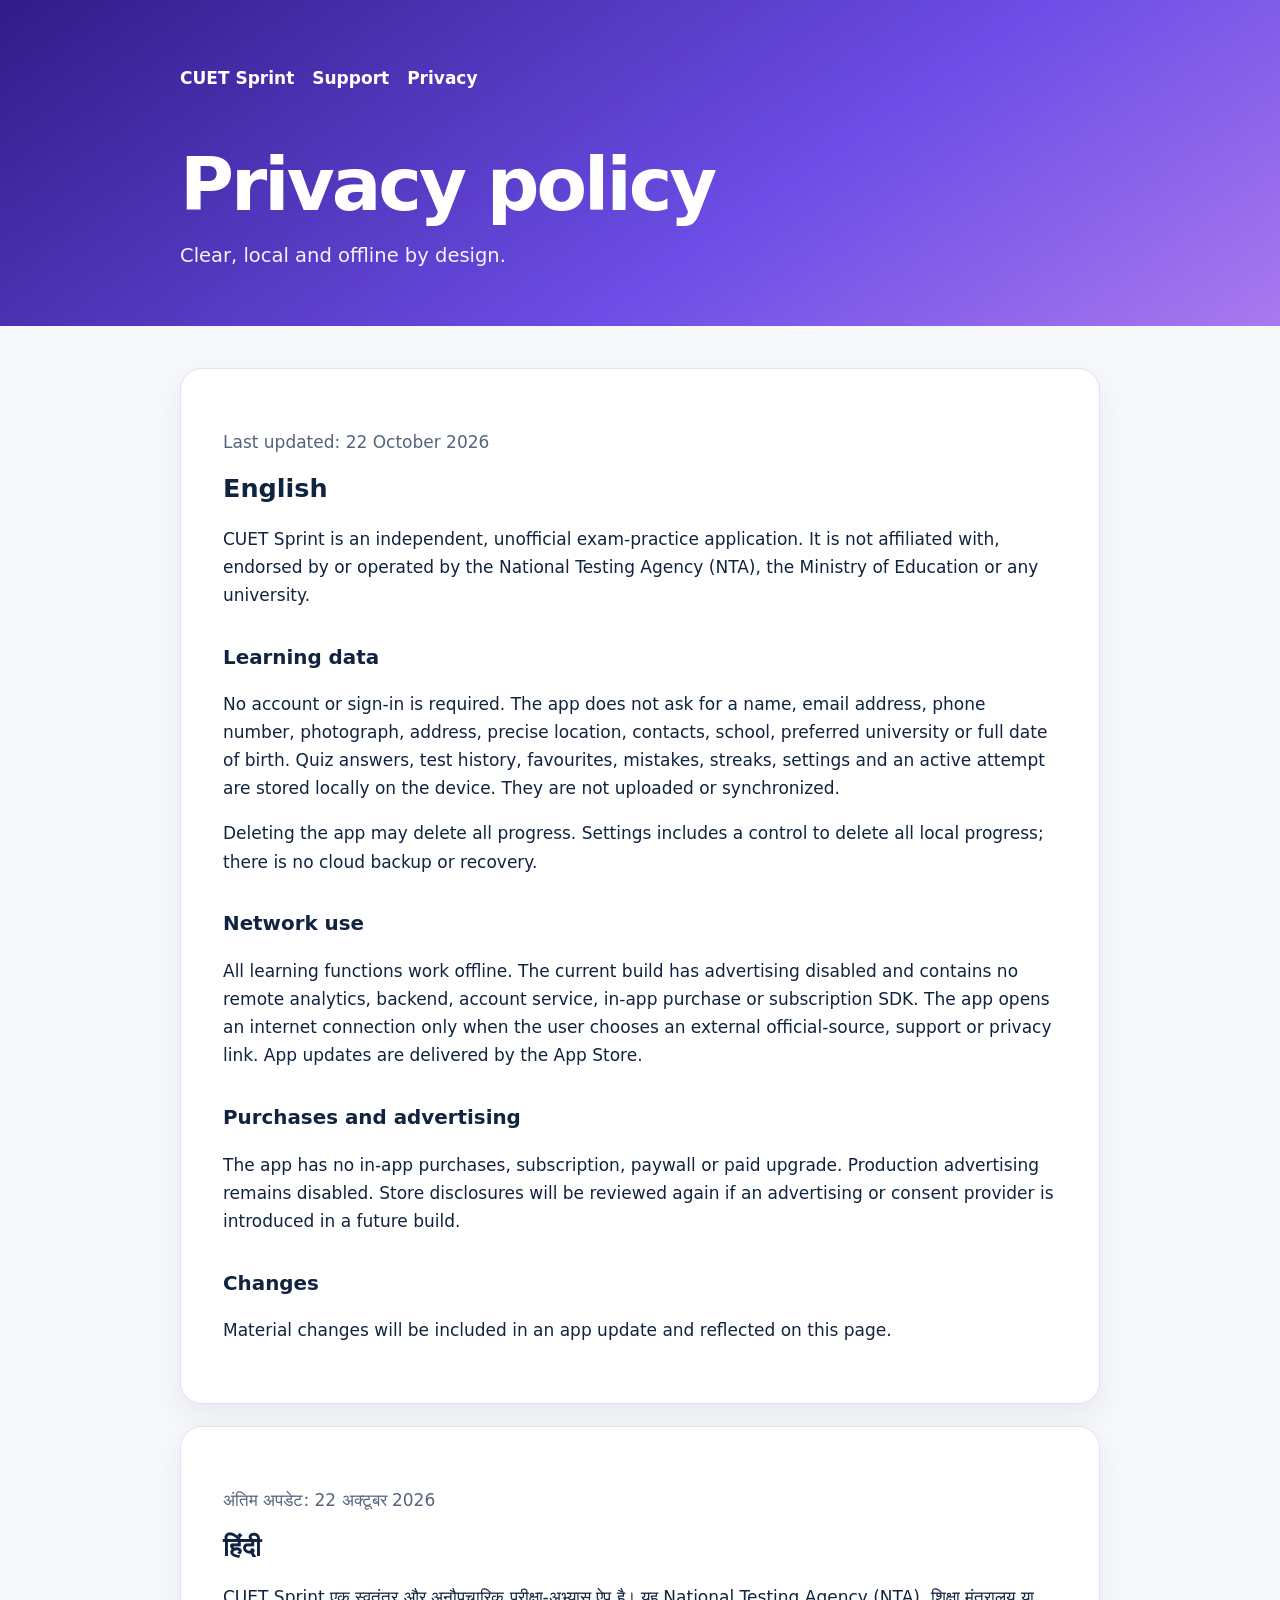
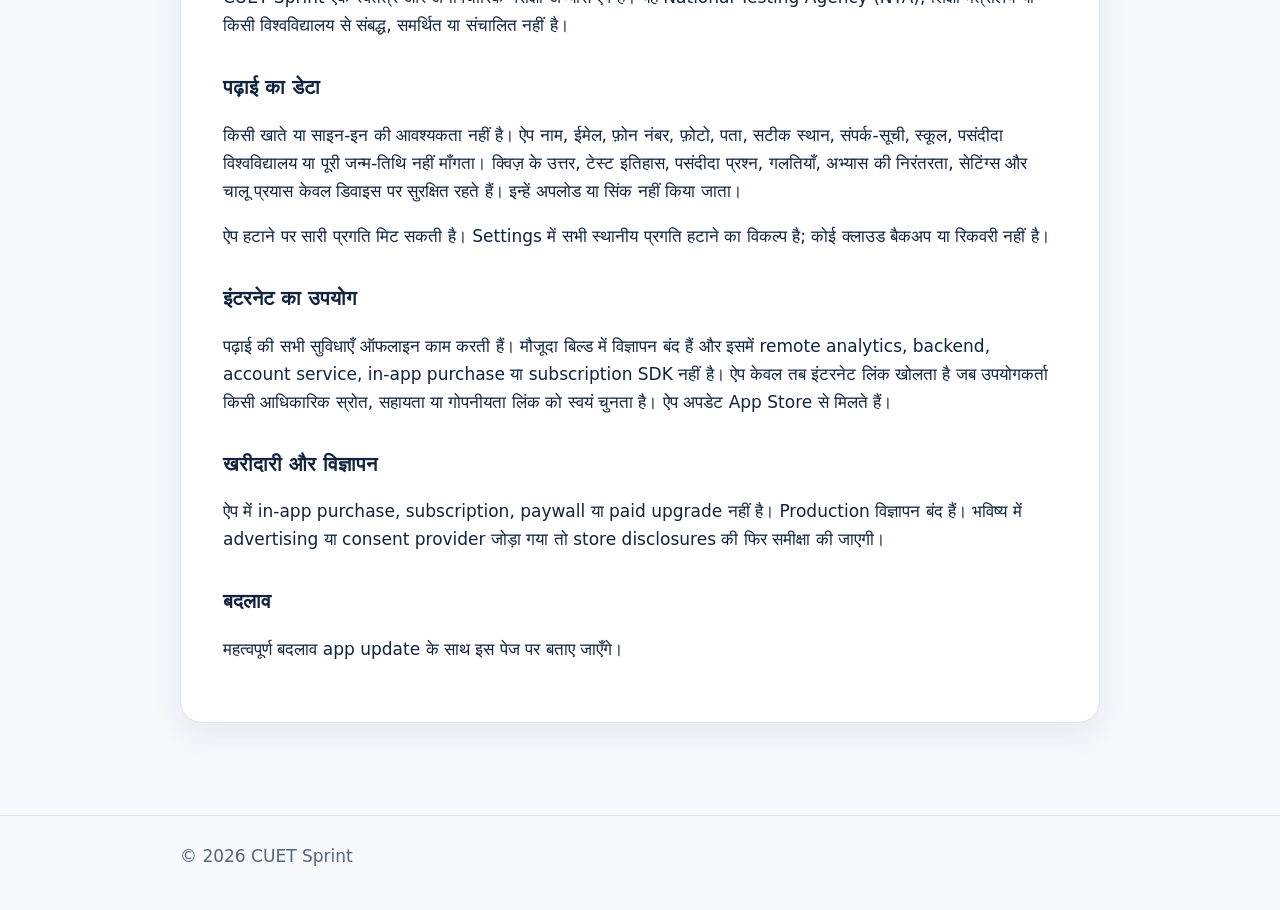
==== privacy.html @ c5a37427 "Publish support and privacy site" ====
<!doctype html>
<html lang="en">
<head>
  <meta charset="utf-8">
  <meta name="viewport" content="width=device-width, initial-scale=1">
  <meta name="description" content="Privacy policy for the CUET Sprint iPhone and iPad app.">
  <title>Privacy Policy — CUET Sprint</title>
  <link rel="stylesheet" href="styles.css">
</head>
<body>
  <header><div class="wrap"><nav aria-label="Primary"><a href="index.html">CUET Sprint</a><a href="support.html">Support</a><a href="privacy.html">Privacy</a></nav><h1>Privacy policy</h1><p class="lede">Clear, local and offline by design.</p></div></header>
  <main class="wrap">
    <article class="card">
      <p class="note">Last updated: 22 October 2026</p>
      <h2>English</h2>
      <p>CUET Sprint is an independent, unofficial exam-practice application. It is not affiliated with, endorsed by or operated by the National Testing Agency (NTA), the Ministry of Education or any university.</p>
      <h3>Learning data</h3>
      <p>No account or sign-in is required. The app does not ask for a name, email address, phone number, photograph, address, precise location, contacts, school, preferred university or full date of birth. Quiz answers, test history, favourites, mistakes, streaks, settings and an active attempt are stored locally on the device. They are not uploaded or synchronized.</p>
      <p>Deleting the app may delete all progress. Settings includes a control to delete all local progress; there is no cloud backup or recovery.</p>
      <h3>Network use</h3>
      <p>All learning functions work offline. The current build has advertising disabled and contains no remote analytics, backend, account service, in-app purchase or subscription SDK. The app opens an internet connection only when the user chooses an external official-source, support or privacy link. App updates are delivered by the App Store.</p>
      <h3>Purchases and advertising</h3>
      <p>The app has no in-app purchases, subscription, paywall or paid upgrade. Production advertising remains disabled. Store disclosures will be reviewed again if an advertising or consent provider is introduced in a future build.</p>
      <h3>Changes</h3>
      <p>Material changes will be included in an app update and reflected on this page.</p>
    </article>
    <article class="card" id="hindi" lang="hi">
      <p class="note">अंतिम अपडेट: 22 अक्टूबर 2026</p>
      <h2>हिंदी</h2>
      <p>CUET Sprint एक स्वतंत्र और अनौपचारिक परीक्षा-अभ्यास ऐप है। यह National Testing Agency (NTA), शिक्षा मंत्रालय या किसी विश्वविद्यालय से संबद्ध, समर्थित या संचालित नहीं है।</p>
      <h3>पढ़ाई का डेटा</h3>
      <p>किसी खाते या साइन-इन की आवश्यकता नहीं है। ऐप नाम, ईमेल, फ़ोन नंबर, फ़ोटो, पता, सटीक स्थान, संपर्क-सूची, स्कूल, पसंदीदा विश्वविद्यालय या पूरी जन्म-तिथि नहीं माँगता। क्विज़ के उत्तर, टेस्ट इतिहास, पसंदीदा प्रश्न, गलतियाँ, अभ्यास की निरंतरता, सेटिंग्स और चालू प्रयास केवल डिवाइस पर सुरक्षित रहते हैं। इन्हें अपलोड या सिंक नहीं किया जाता।</p>
      <p>ऐप हटाने पर सारी प्रगति मिट सकती है। Settings में सभी स्थानीय प्रगति हटाने का विकल्प है; कोई क्लाउड बैकअप या रिकवरी नहीं है।</p>
      <h3>इंटरनेट का उपयोग</h3>
      <p>पढ़ाई की सभी सुविधाएँ ऑफलाइन काम करती हैं। मौजूदा बिल्ड में विज्ञापन बंद हैं और इसमें remote analytics, backend, account service, in-app purchase या subscription SDK नहीं है। ऐप केवल तब इंटरनेट लिंक खोलता है जब उपयोगकर्ता किसी आधिकारिक स्रोत, सहायता या गोपनीयता लिंक को स्वयं चुनता है। ऐप अपडेट App Store से मिलते हैं।</p>
      <h3>खरीदारी और विज्ञापन</h3>
      <p>ऐप में in-app purchase, subscription, paywall या paid upgrade नहीं है। Production विज्ञापन बंद हैं। भविष्य में advertising या consent provider जोड़ा गया तो store disclosures की फिर समीक्षा की जाएगी।</p>
      <h3>बदलाव</h3>
      <p>महत्वपूर्ण बदलाव app update के साथ इस पेज पर बताए जाएँगे।</p>
    </article>
  </main>
  <footer><div class="wrap">© 2026 CUET Sprint</div></footer>
</body>
</html>
---- styles.css ----
:root {
  color-scheme: light;
  --ink: #10233f;
  --muted: #53647b;
  --paper: #f7f8fc;
  --card: #ffffff;
  --brand: #5b3fd0;
  --brand-dark: #4025aa;
  --line: #dfe4ef;
}

* { box-sizing: border-box; }
html { scroll-behavior: smooth; }
body {
  margin: 0;
  background: var(--paper);
  color: var(--ink);
  font: 17px/1.65 system-ui, -apple-system, BlinkMacSystemFont, "Segoe UI", sans-serif;
}
a { color: var(--brand-dark); }
.wrap { width: min(920px, calc(100% - 36px)); margin: 0 auto; }
header {
  background: linear-gradient(145deg, #301c88, #6c4de6 60%, #a979ef);
  color: white;
  padding: 64px 0 54px;
}
nav { display: flex; flex-wrap: wrap; gap: 18px; margin-bottom: 56px; }
nav a { color: white; font-weight: 700; text-decoration: none; }
h1 { font-size: clamp(2.45rem, 8vw, 4.6rem); line-height: 1; margin: 0 0 18px; letter-spacing: -0.04em; }
.lede { max-width: 700px; font-size: 1.22rem; margin: 0; opacity: .94; }
main { padding: 42px 0 70px; }
.card {
  background: var(--card);
  border: 1px solid var(--line);
  border-radius: 22px;
  box-shadow: 0 12px 30px rgba(27, 36, 65, .07);
  margin: 0 0 22px;
  padding: clamp(24px, 5vw, 42px);
}
h2 { margin-top: 0; line-height: 1.2; }
h3 { margin-top: 1.8em; line-height: 1.3; }
.actions { display: flex; flex-wrap: wrap; gap: 12px; margin-top: 28px; }
.button {
  display: inline-block;
  padding: 11px 18px;
  border-radius: 999px;
  background: var(--brand);
  color: white;
  font-weight: 750;
  text-decoration: none;
}
.button.secondary { background: #ebe7ff; color: var(--brand-dark); }
.note { color: var(--muted); }
footer { border-top: 1px solid var(--line); color: var(--muted); padding: 26px 0 40px; }
[lang="hi"] { font-family: system-ui, -apple-system, "Noto Sans Devanagari", sans-serif; }
@media (prefers-reduced-motion: reduce) { html { scroll-behavior: auto; } }
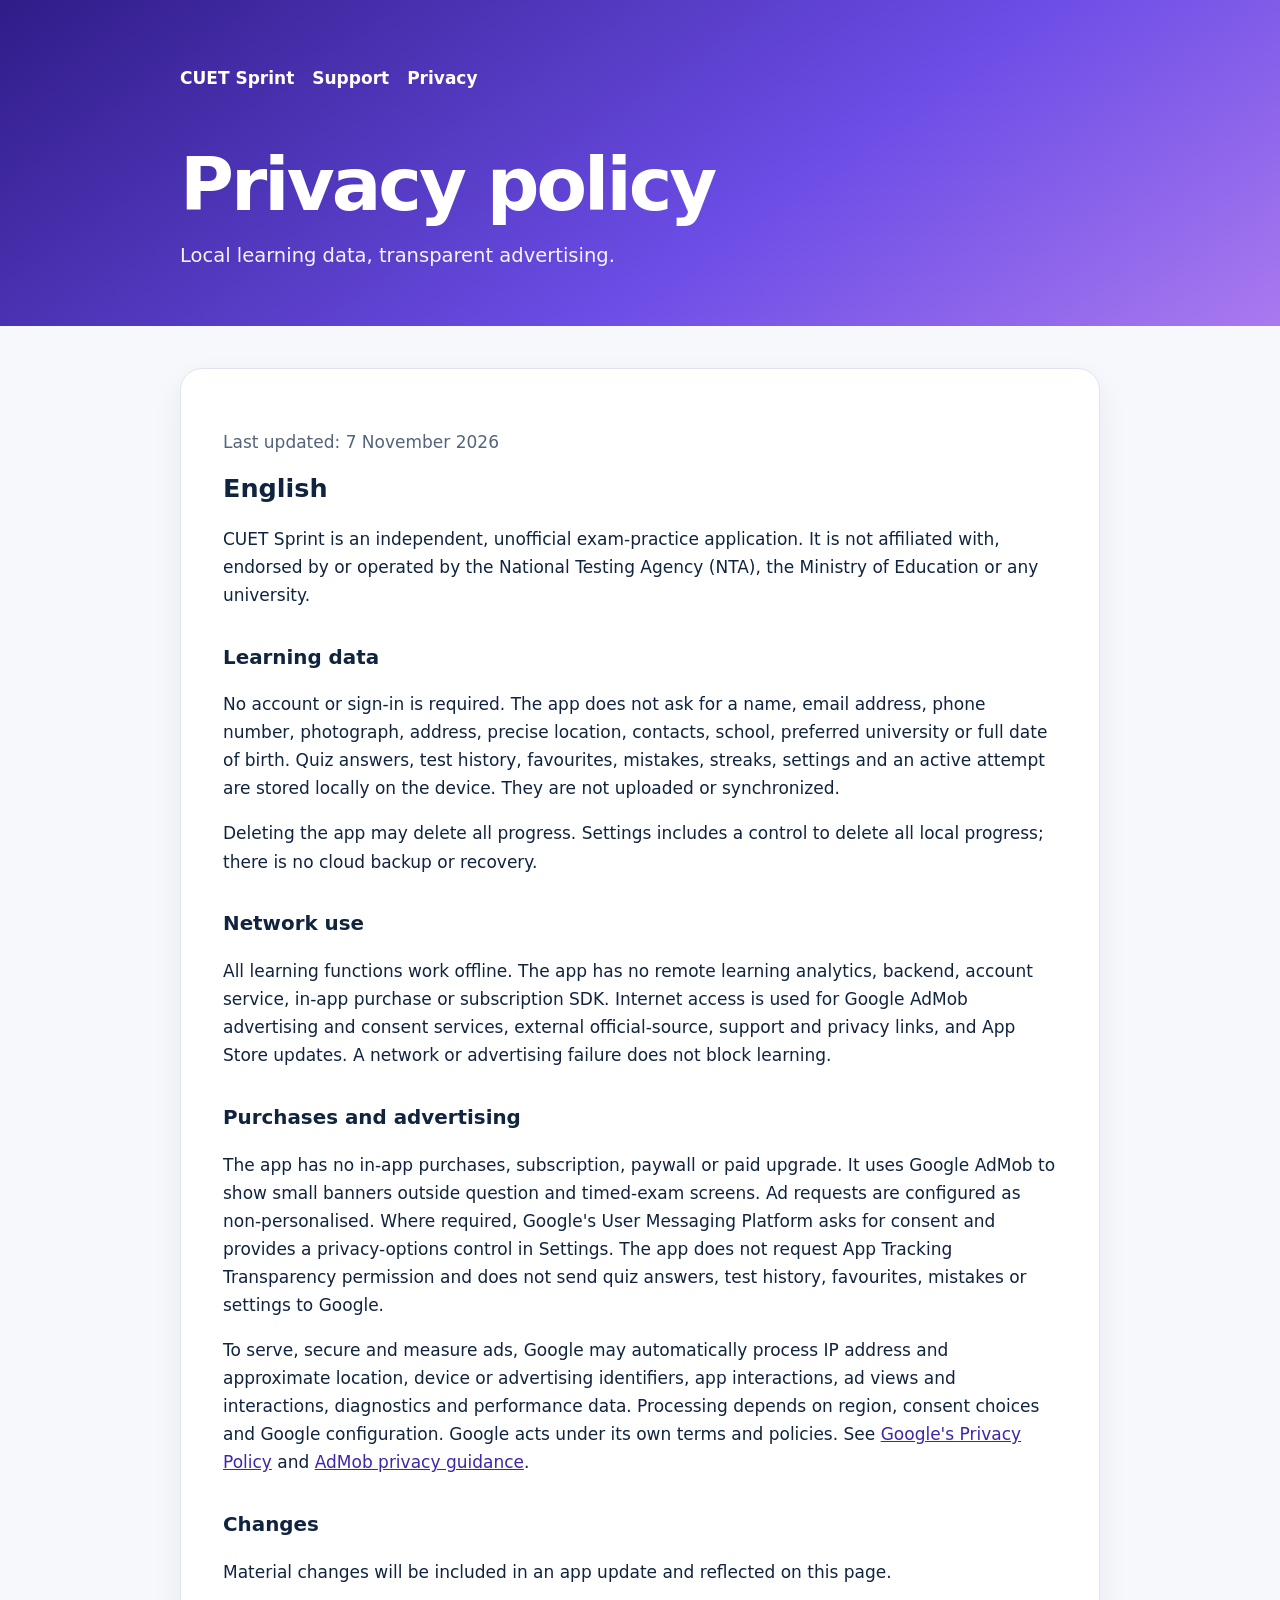
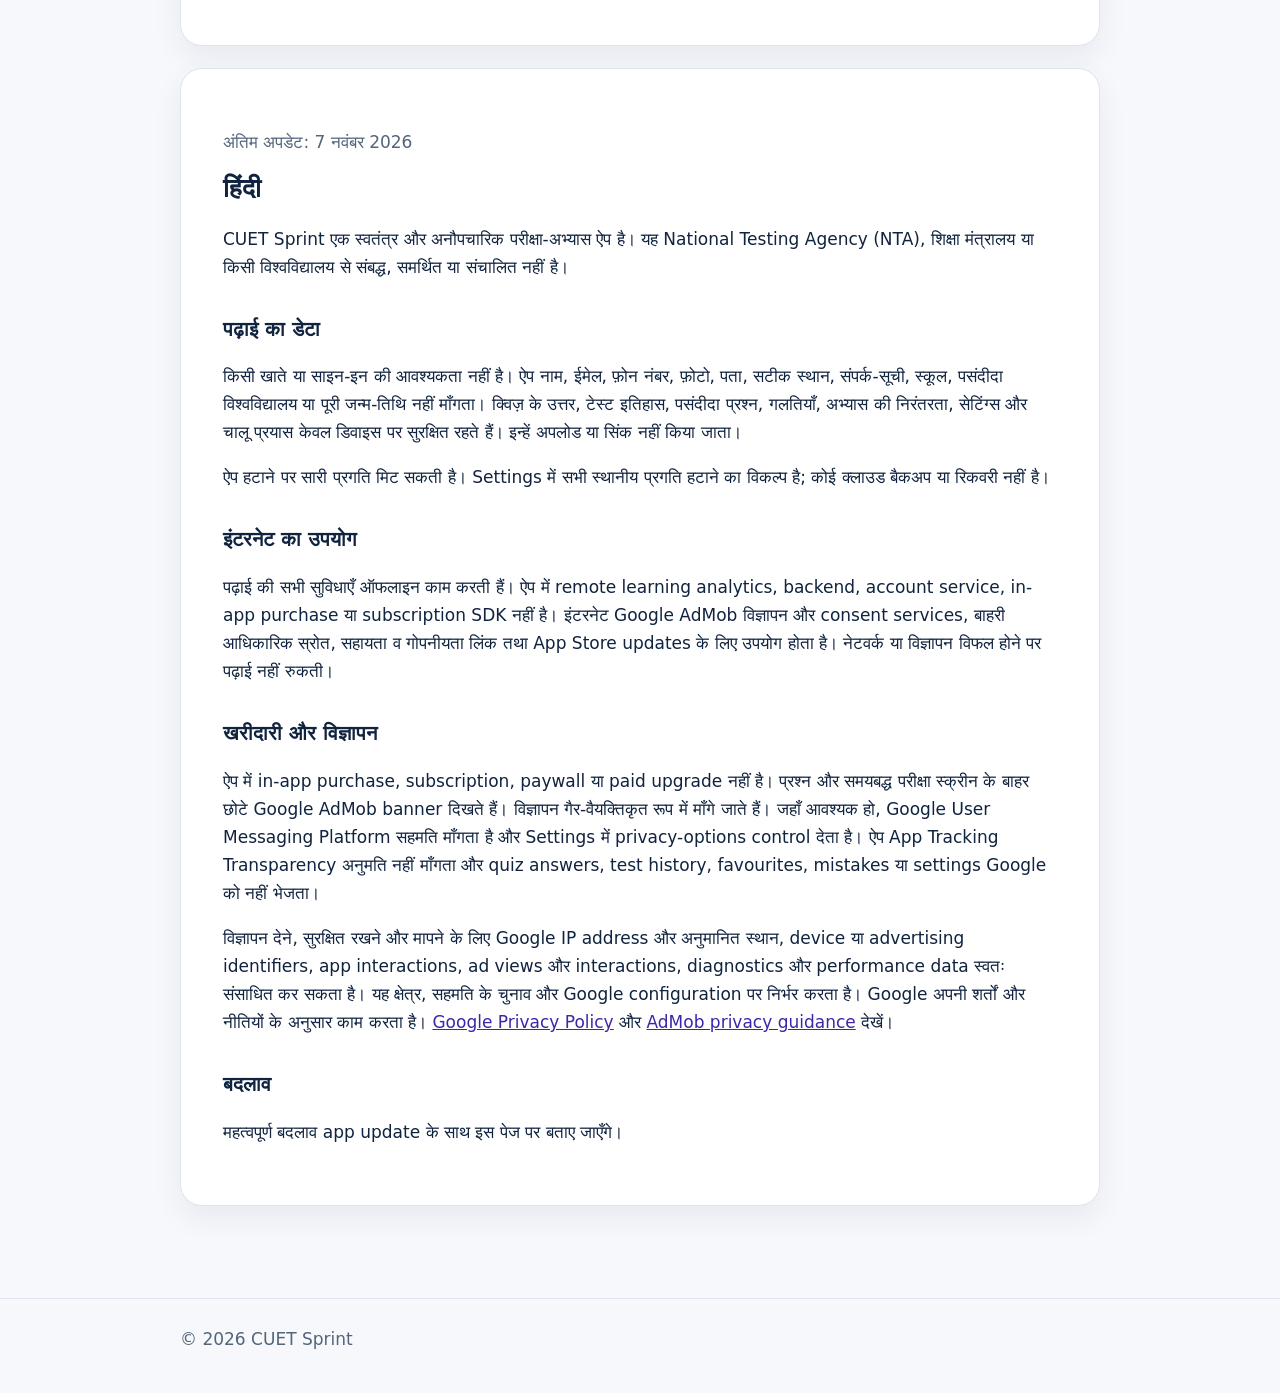
==== commit 44343fe0: "Disclose AdMob privacy and offline behavior" ====
--- a/privacy.html
+++ b/privacy.html
@@ -8,33 +8,35 @@
   <link rel="stylesheet" href="styles.css">
 </head>
 <body>
-  <header><div class="wrap"><nav aria-label="Primary"><a href="index.html">CUET Sprint</a><a href="support.html">Support</a><a href="privacy.html">Privacy</a></nav><h1>Privacy policy</h1><p class="lede">Clear, local and offline by design.</p></div></header>
+  <header><div class="wrap"><nav aria-label="Primary"><a href="index.html">CUET Sprint</a><a href="support.html">Support</a><a href="privacy.html">Privacy</a></nav><h1>Privacy policy</h1><p class="lede">Local learning data, transparent advertising.</p></div></header>
   <main class="wrap">
     <article class="card">
-      <p class="note">Last updated: 22 October 2026</p>
+      <p class="note">Last updated: 7 November 2026</p>
       <h2>English</h2>
       <p>CUET Sprint is an independent, unofficial exam-practice application. It is not affiliated with, endorsed by or operated by the National Testing Agency (NTA), the Ministry of Education or any university.</p>
       <h3>Learning data</h3>
       <p>No account or sign-in is required. The app does not ask for a name, email address, phone number, photograph, address, precise location, contacts, school, preferred university or full date of birth. Quiz answers, test history, favourites, mistakes, streaks, settings and an active attempt are stored locally on the device. They are not uploaded or synchronized.</p>
       <p>Deleting the app may delete all progress. Settings includes a control to delete all local progress; there is no cloud backup or recovery.</p>
       <h3>Network use</h3>
-      <p>All learning functions work offline. The current build has advertising disabled and contains no remote analytics, backend, account service, in-app purchase or subscription SDK. The app opens an internet connection only when the user chooses an external official-source, support or privacy link. App updates are delivered by the App Store.</p>
+      <p>All learning functions work offline. The app has no remote learning analytics, backend, account service, in-app purchase or subscription SDK. Internet access is used for Google AdMob advertising and consent services, external official-source, support and privacy links, and App Store updates. A network or advertising failure does not block learning.</p>
       <h3>Purchases and advertising</h3>
-      <p>The app has no in-app purchases, subscription, paywall or paid upgrade. Production advertising remains disabled. Store disclosures will be reviewed again if an advertising or consent provider is introduced in a future build.</p>
+      <p>The app has no in-app purchases, subscription, paywall or paid upgrade. It uses Google AdMob to show small banners outside question and timed-exam screens. Ad requests are configured as non-personalised. Where required, Google's User Messaging Platform asks for consent and provides a privacy-options control in Settings. The app does not request App Tracking Transparency permission and does not send quiz answers, test history, favourites, mistakes or settings to Google.</p>
+      <p>To serve, secure and measure ads, Google may automatically process IP address and approximate location, device or advertising identifiers, app interactions, ad views and interactions, diagnostics and performance data. Processing depends on region, consent choices and Google configuration. Google acts under its own terms and policies. See <a href="https://policies.google.com/privacy">Google's Privacy Policy</a> and <a href="https://support.google.com/admob/answer/6128543">AdMob privacy guidance</a>.</p>
       <h3>Changes</h3>
       <p>Material changes will be included in an app update and reflected on this page.</p>
     </article>
     <article class="card" id="hindi" lang="hi">
-      <p class="note">अंतिम अपडेट: 22 अक्टूबर 2026</p>
+      <p class="note">अंतिम अपडेट: 7 नवंबर 2026</p>
       <h2>हिंदी</h2>
       <p>CUET Sprint एक स्वतंत्र और अनौपचारिक परीक्षा-अभ्यास ऐप है। यह National Testing Agency (NTA), शिक्षा मंत्रालय या किसी विश्वविद्यालय से संबद्ध, समर्थित या संचालित नहीं है।</p>
       <h3>पढ़ाई का डेटा</h3>
       <p>किसी खाते या साइन-इन की आवश्यकता नहीं है। ऐप नाम, ईमेल, फ़ोन नंबर, फ़ोटो, पता, सटीक स्थान, संपर्क-सूची, स्कूल, पसंदीदा विश्वविद्यालय या पूरी जन्म-तिथि नहीं माँगता। क्विज़ के उत्तर, टेस्ट इतिहास, पसंदीदा प्रश्न, गलतियाँ, अभ्यास की निरंतरता, सेटिंग्स और चालू प्रयास केवल डिवाइस पर सुरक्षित रहते हैं। इन्हें अपलोड या सिंक नहीं किया जाता।</p>
       <p>ऐप हटाने पर सारी प्रगति मिट सकती है। Settings में सभी स्थानीय प्रगति हटाने का विकल्प है; कोई क्लाउड बैकअप या रिकवरी नहीं है।</p>
       <h3>इंटरनेट का उपयोग</h3>
-      <p>पढ़ाई की सभी सुविधाएँ ऑफलाइन काम करती हैं। मौजूदा बिल्ड में विज्ञापन बंद हैं और इसमें remote analytics, backend, account service, in-app purchase या subscription SDK नहीं है। ऐप केवल तब इंटरनेट लिंक खोलता है जब उपयोगकर्ता किसी आधिकारिक स्रोत, सहायता या गोपनीयता लिंक को स्वयं चुनता है। ऐप अपडेट App Store से मिलते हैं।</p>
+      <p>पढ़ाई की सभी सुविधाएँ ऑफलाइन काम करती हैं। ऐप में remote learning analytics, backend, account service, in-app purchase या subscription SDK नहीं है। इंटरनेट Google AdMob विज्ञापन और consent services, बाहरी आधिकारिक स्रोत, सहायता व गोपनीयता लिंक तथा App Store updates के लिए उपयोग होता है। नेटवर्क या विज्ञापन विफल होने पर पढ़ाई नहीं रुकती।</p>
       <h3>खरीदारी और विज्ञापन</h3>
-      <p>ऐप में in-app purchase, subscription, paywall या paid upgrade नहीं है। Production विज्ञापन बंद हैं। भविष्य में advertising या consent provider जोड़ा गया तो store disclosures की फिर समीक्षा की जाएगी।</p>
+      <p>ऐप में in-app purchase, subscription, paywall या paid upgrade नहीं है। प्रश्न और समयबद्ध परीक्षा स्क्रीन के बाहर छोटे Google AdMob banner दिखते हैं। विज्ञापन गैर-वैयक्तिकृत रूप में माँगे जाते हैं। जहाँ आवश्यक हो, Google User Messaging Platform सहमति माँगता है और Settings में privacy-options control देता है। ऐप App Tracking Transparency अनुमति नहीं माँगता और quiz answers, test history, favourites, mistakes या settings Google को नहीं भेजता।</p>
+      <p>विज्ञापन देने, सुरक्षित रखने और मापने के लिए Google IP address और अनुमानित स्थान, device या advertising identifiers, app interactions, ad views और interactions, diagnostics और performance data स्वतः संसाधित कर सकता है। यह क्षेत्र, सहमति के चुनाव और Google configuration पर निर्भर करता है। Google अपनी शर्तों और नीतियों के अनुसार काम करता है। <a href="https://policies.google.com/privacy">Google Privacy Policy</a> और <a href="https://support.google.com/admob/answer/6128543">AdMob privacy guidance</a> देखें।</p>
       <h3>बदलाव</h3>
       <p>महत्वपूर्ण बदलाव app update के साथ इस पेज पर बताए जाएँगे।</p>
     </article>
